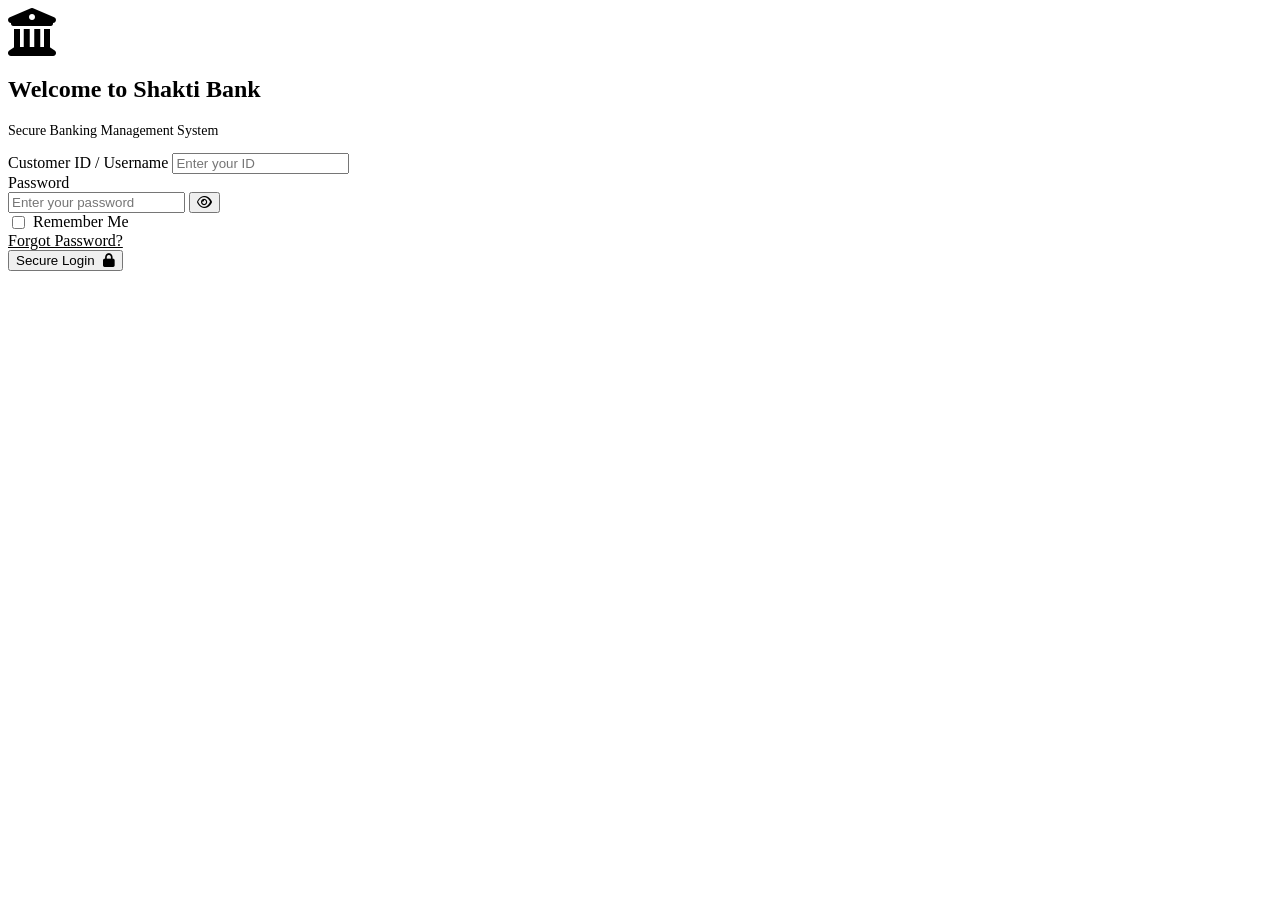
==== index.html @ c4421a82 "Add files via upload" ====
<!DOCTYPE html>
<html lang="en">

<head>
    <meta charset="UTF-8">
    <meta name="viewport" content="width=device-width, initial-scale=1.0">
    <title>Shakti Bank | Login</title>
    <link href="https://fonts.googleapis.com/css2?family=Inter:wght@300;400;500;600;700&display=swap" rel="stylesheet">
    <link rel="stylesheet" href="https://cdnjs.cloudflare.com/ajax/libs/font-awesome/6.4.0/css/all.min.css">
    <link rel="stylesheet" href="css/style.css">
</head>

<body>
    <div class="auth-container">
        <div class="auth-card">
            <div class="auth-header">
                <i class="fas fa-university fa-3x" style="color: var(--primary-color);"></i>
                <h2>Welcome to Shakti Bank</h2>
                <p style="color: var(--text-light); font-size: 14px; margin-top: 5px;">Secure Banking Management System
                </p>
            </div>

            <form id="loginForm">
                <div class="form-group">
                    <label for="username">Customer ID / Username</label>
                    <input type="text" id="username" class="form-control" placeholder="Enter your ID">
                    <span class="error-message" id="loginError"></span>
                </div>

                <div class="form-group">
                    <label for="password">Password</label>
                    <div class="password-container">
                        <input type="password" id="password" class="form-control" placeholder="Enter your password">
                        <button type="button" class="toggle-password" id="togglePassword">
                            <i class="far fa-eye"></i>
                        </button>
                    </div>
                </div>

                <div class="form-actions">
                    <label style="display: flex; align-items: center; gap: 5px; cursor: pointer;">
                        <input type="checkbox"> Remember Me
                    </label>
                    <a href="#" style="color: var(--primary-color); font-weight: 500;">Forgot Password?</a>
                </div>

                <button type="submit" class="btn">Secure Login <i class="fas fa-lock"
                        style="margin-left: 5px;"></i></button>
            </form>
        </div>
    </div>

    <script src="js/script.js"></script>
</body>

</html>
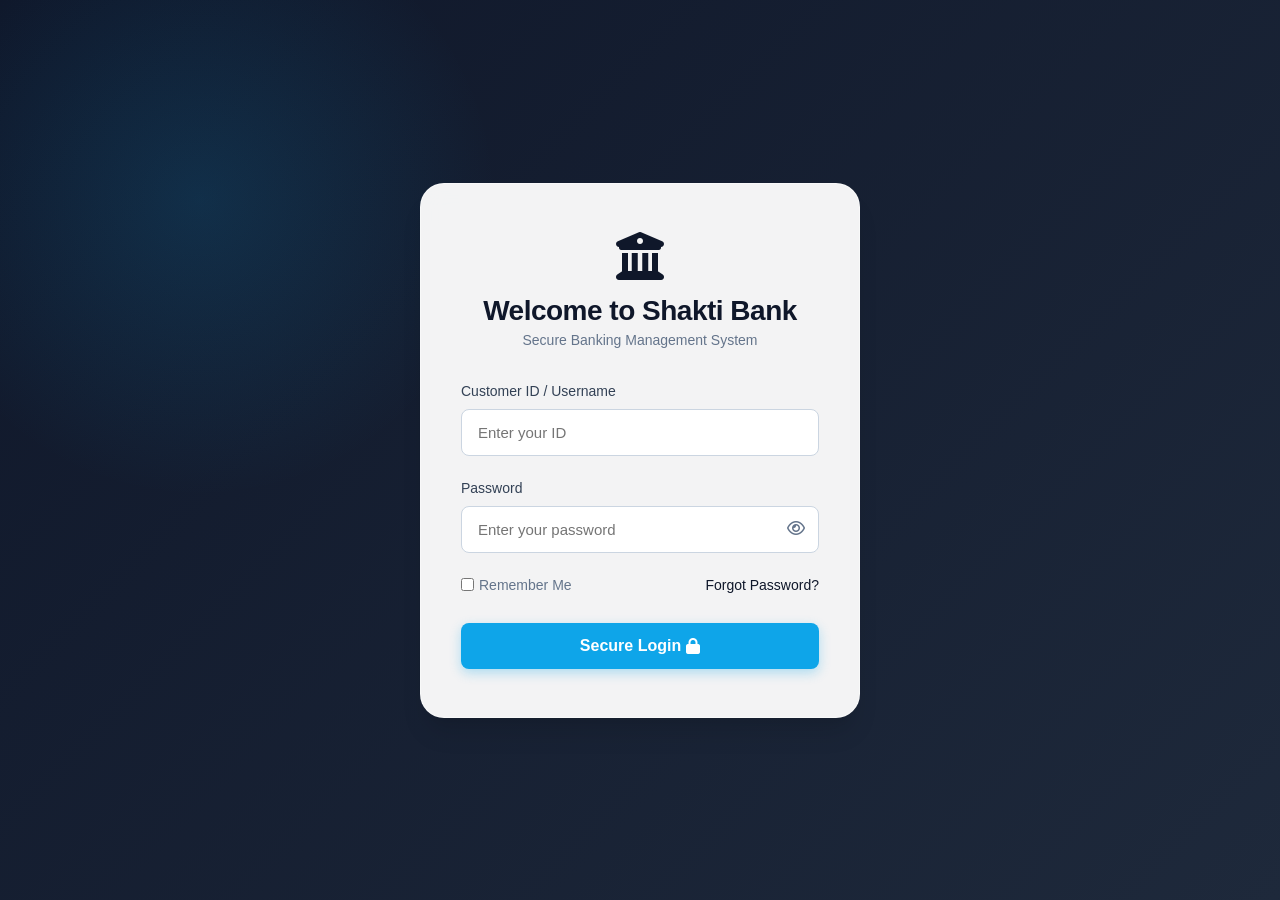
==== commit d9414069: "Fix stylesheet link path in index.html" ====
--- a/index.html
+++ b/index.html
@@ -7,7 +7,7 @@
     <title>Shakti Bank | Login</title>
     <link href="https://fonts.googleapis.com/css2?family=Inter:wght@300;400;500;600;700&display=swap" rel="stylesheet">
     <link rel="stylesheet" href="https://cdnjs.cloudflare.com/ajax/libs/font-awesome/6.4.0/css/all.min.css">
-    <link rel="stylesheet" href="css/style.css">
+    <link rel="stylesheet" href="style.css">
 </head>
 
 <body>
@@ -53,4 +53,4 @@
     <script src="js/script.js"></script>
 </body>
 
-</html>+</html>
--- a/style.css
+++ b/style.css
@@ -0,0 +1,802 @@
+@import url('https://fonts.googleapis.com/css2?family=Outfit:wght@300;400;500;600;700&display=swap');
+
+:root {
+    --primary-color: #0f172a; /* Deep Slate */
+    --secondary-color: #1e293b;
+    --accent-color: #0ea5e9; /* Sky Blue */
+    --accent-hover: #0284c7;
+    --background-color: #f1f5f9; /* Slate 100 */
+    --card-bg: rgba(255, 255, 255, 0.7);
+    --card-border: rgba(255, 255, 255, 0.5);
+    --text-main: #334155;
+    --text-light: #64748b;
+    --border-color: #cbd5e1;
+    
+    --success-color: #059669;
+    --success-bg: rgba(16, 185, 129, 0.1);
+    --danger-color: #dc2626;
+    --danger-bg: rgba(239, 68, 68, 0.1);
+    --warning-color: #d97706;
+    --warning-bg: rgba(245, 158, 11, 0.1);
+    
+    --shadow-sm: 0 1px 2px 0 rgba(0, 0, 0, 0.05);
+    --shadow-md: 0 4px 6px -1px rgba(0, 0, 0, 0.1), 0 2px 4px -1px rgba(0, 0, 0, 0.06);
+    --shadow-lg: 0 10px 15px -3px rgba(0, 0, 0, 0.1), 0 4px 6px -2px rgba(0, 0, 0, 0.05);
+    --shadow-xl: 0 20px 25px -5px rgba(0, 0, 0, 0.1), 0 10px 10px -5px rgba(0, 0, 0, 0.04);
+    
+    --border-radius-sm: 8px;
+    --border-radius: 16px;
+    --border-radius-lg: 24px;
+    --transition-speed: 0.3s;
+    
+    /* Glassmorphism */
+    --glass-blur: blur(12px);
+}
+
+* {
+    margin: 0;
+    padding: 0;
+    box-sizing: border-box;
+    font-family: 'Outfit', sans-serif;
+}
+
+body {
+    background: var(--background-color);
+    background-image: radial-gradient(circle at top left, #e0f2fe 0%, transparent 40%),
+                      radial-gradient(circle at bottom right, #e2e8f0 0%, transparent 40%);
+    color: var(--text-main);
+    display: flex;
+    min-height: 100vh;
+    overflow-x: hidden;
+}
+
+a {
+    text-decoration: none;
+    color: inherit;
+    transition: color var(--transition-speed);
+}
+
+ul {
+    list-style: none;
+}
+
+/* Auth Pages */
+.auth-container {
+    width: 100%;
+    min-height: 100vh;
+    display: flex;
+    align-items: center;
+    justify-content: center;
+    background: linear-gradient(135deg, #0f172a 0%, #1e293b 100%);
+    position: relative;
+    overflow: hidden;
+}
+
+.auth-container::before {
+    content: '';
+    position: absolute;
+    width: 600px;
+    height: 600px;
+    background: radial-gradient(circle, rgba(14,165,233,0.15) 0%, transparent 70%);
+    top: -100px;
+    left: -100px;
+    border-radius: 50%;
+}
+
+.auth-card {
+    background: rgba(255, 255, 255, 0.95);
+    backdrop-filter: var(--glass-blur);
+    -webkit-backdrop-filter: var(--glass-blur);
+    border: 1px solid var(--card-border);
+    width: 100%;
+    max-width: 440px;
+    padding: 48px 40px;
+    border-radius: var(--border-radius-lg);
+    box-shadow: var(--shadow-xl);
+    text-align: center;
+    position: relative;
+    z-index: 10;
+}
+
+.auth-header {
+    margin-bottom: 35px;
+}
+
+.auth-header h2 {
+    color: var(--primary-color);
+    font-size: 28px;
+    font-weight: 700;
+    margin-top: 15px;
+    letter-spacing: -0.5px;
+}
+
+.form-group {
+    margin-bottom: 24px;
+    text-align: left;
+    position: relative;
+}
+
+.form-group label {
+    display: block;
+    margin-bottom: 10px;
+    font-weight: 500;
+    color: var(--text-main);
+    font-size: 14px;
+}
+
+.form-control {
+    width: 100%;
+    padding: 14px 16px;
+    border: 1px solid var(--border-color);
+    border-radius: var(--border-radius-sm);
+    font-size: 15px;
+    background: #fff;
+    transition: all var(--transition-speed);
+}
+
+.form-control:focus {
+    outline: none;
+    border-color: var(--accent-color);
+    box-shadow: 0 0 0 4px rgba(14, 165, 233, 0.15);
+}
+
+.password-container {
+    position: relative;
+}
+
+.toggle-password {
+    position: absolute;
+    right: 14px;
+    top: 50%;
+    transform: translateY(-50%);
+    background: none;
+    border: none;
+    color: var(--text-light);
+    cursor: pointer;
+    font-size: 16px;
+    transition: color var(--transition-speed);
+}
+
+.toggle-password:hover {
+    color: var(--primary-color);
+}
+
+.form-actions {
+    display: flex;
+    justify-content: space-between;
+    align-items: center;
+    margin-bottom: 30px;
+    font-size: 14px;
+    color: var(--text-light);
+}
+
+.btn {
+    display: inline-flex;
+    align-items: center;
+    justify-content: center;
+    width: 100%;
+    padding: 14px;
+    background: var(--accent-color);
+    color: #fff;
+    border: none;
+    border-radius: var(--border-radius-sm);
+    font-size: 16px;
+    font-weight: 600;
+    cursor: pointer;
+    transition: all var(--transition-speed);
+    box-shadow: 0 4px 12px rgba(14, 165, 233, 0.3);
+}
+
+.btn:hover {
+    background: var(--accent-hover);
+    transform: translateY(-2px);
+    box-shadow: 0 6px 15px rgba(14, 165, 233, 0.4);
+}
+
+.btn:active {
+    transform: translateY(0);
+}
+
+.btn-outline {
+    background: transparent;
+    color: var(--accent-color);
+    border: 2px solid var(--accent-color);
+    box-shadow: none;
+}
+
+.btn-outline:hover {
+    background: var(--accent-color);
+    color: #fff;
+}
+
+.error-message {
+    color: var(--danger-color);
+    font-size: 13px;
+    margin-top: 6px;
+    display: none;
+    font-weight: 500;
+}
+
+/* Layout */
+.sidebar {
+    width: 280px;
+    background: rgba(15, 23, 42, 0.95);
+    backdrop-filter: var(--glass-blur);
+    -webkit-backdrop-filter: var(--glass-blur);
+    color: #fff;
+    height: 100vh;
+    position: fixed;
+    top: 0;
+    left: 0;
+    z-index: 100;
+    display: flex;
+    flex-direction: column;
+    transition: transform 0.4s cubic-bezier(0.4, 0, 0.2, 1);
+    box-shadow: var(--shadow-xl);
+}
+
+.sidebar-header {
+    padding: 32px 24px;
+    display: flex;
+    align-items: center;
+    gap: 15px;
+}
+
+.sidebar-header h3 {
+    font-size: 22px;
+    font-weight: 700;
+    letter-spacing: 0.5px;
+    background: linear-gradient(135deg, #fff, #94a3b8);
+    -webkit-background-clip: text;
+    -webkit-text-fill-color: transparent;
+}
+
+.nav-links {
+    padding: 20px 0;
+    flex: 1;
+    display: flex;
+    flex-direction: column;
+    gap: 8px;
+}
+
+.nav-item {
+    padding: 14px 28px;
+    display: flex;
+    align-items: center;
+    gap: 16px;
+    color: #94a3b8;
+    font-weight: 500;
+    font-size: 15px;
+    transition: all var(--transition-speed);
+    position: relative;
+}
+
+.nav-item::before {
+    content: '';
+    position: absolute;
+    left: 0;
+    top: 0;
+    height: 100%;
+    width: 0;
+    background: var(--accent-color);
+    transition: width var(--transition-speed);
+}
+
+.nav-item:hover, .nav-item.active {
+    color: #fff;
+    background: rgba(255, 255, 255, 0.05);
+}
+
+.nav-item:hover::before, .nav-item.active::before {
+    width: 4px;
+}
+
+.nav-item i {
+    width: 22px;
+    text-align: center;
+    font-size: 18px;
+}
+
+.main-content {
+    flex: 1;
+    margin-left: 280px;
+    display: flex;
+    flex-direction: column;
+    min-height: 100vh;
+    transition: margin-left 0.4s cubic-bezier(0.4, 0, 0.2, 1);
+}
+
+/* Header */
+.top-header {
+    background: rgba(255, 255, 255, 0.8);
+    backdrop-filter: var(--glass-blur);
+    -webkit-backdrop-filter: var(--glass-blur);
+    padding: 20px 40px;
+    display: flex;
+    justify-content: space-between;
+    align-items: center;
+    box-shadow: var(--shadow-sm);
+    position: sticky;
+    top: 0;
+    z-index: 90;
+    border-bottom: 1px solid var(--card-border);
+}
+
+.header-search {
+    position: relative;
+    width: 350px;
+}
+
+.header-search i {
+    position: absolute;
+    left: 16px;
+    top: 50%;
+    transform: translateY(-50%);
+    color: var(--text-light);
+}
+
+.header-search input {
+    width: 100%;
+    padding: 12px 16px 12px 45px;
+    border: 1px solid transparent;
+    border-radius: 30px;
+    background: rgba(15, 23, 42, 0.04);
+    font-size: 14px;
+    transition: all var(--transition-speed);
+}
+
+.header-search input:focus {
+    outline: none;
+    background: #fff;
+    border-color: var(--accent-color);
+    box-shadow: 0 0 0 3px rgba(14, 165, 233, 0.1);
+}
+
+.header-right {
+    display: flex;
+    align-items: center;
+    gap: 30px;
+}
+
+.notifications {
+    position: relative;
+    cursor: pointer;
+    color: var(--text-light);
+    transition: color var(--transition-speed);
+}
+
+.notifications:hover {
+    color: var(--primary-color);
+}
+
+.notifications .badge {
+    position: absolute;
+    top: -6px;
+    right: -8px;
+    background: var(--danger-color);
+    color: #fff;
+    font-size: 11px;
+    font-weight: 600;
+    padding: 2px 6px;
+    border-radius: 12px;
+    border: 2px solid #fff;
+}
+
+.user-profile {
+    display: flex;
+    align-items: center;
+    gap: 12px;
+    cursor: pointer;
+    padding: 6px 12px;
+    border-radius: 30px;
+    transition: background var(--transition-speed);
+}
+
+.user-profile:hover {
+    background: rgba(15, 23, 42, 0.04);
+}
+
+.avatar {
+    width: 40px;
+    height: 40px;
+    background: linear-gradient(135deg, var(--accent-color), var(--primary-color));
+    color: #fff;
+    border-radius: 50%;
+    display: flex;
+    align-items: center;
+    justify-content: center;
+    font-weight: 600;
+    font-size: 16px;
+    box-shadow: 0 2px 8px rgba(14, 165, 233, 0.2);
+}
+
+/* Page Content */
+.page-container {
+    padding: 40px;
+    flex: 1;
+}
+
+.page-title {
+    margin-bottom: 35px;
+    color: var(--primary-color);
+    font-size: 28px;
+    font-weight: 700;
+    letter-spacing: -0.5px;
+}
+
+/* Cards */
+.dashboard-cards {
+    display: grid;
+    grid-template-columns: repeat(auto-fit, minmax(320px, 1fr));
+    gap: 25px;
+    margin-bottom: 40px;
+}
+
+.card {
+    background: var(--card-bg);
+    backdrop-filter: var(--glass-blur);
+    -webkit-backdrop-filter: var(--glass-blur);
+    border: 1px solid var(--card-border);
+    border-radius: var(--border-radius);
+    padding: 30px;
+    box-shadow: var(--shadow-md);
+    transition: all 0.4s cubic-bezier(0.4, 0, 0.2, 1);
+    position: relative;
+    overflow: hidden;
+}
+
+.card::before {
+    content: '';
+    position: absolute;
+    top: 0; left: 0; width: 100%; height: 4px;
+    background: linear-gradient(90deg, var(--accent-color), var(--primary-color));
+    opacity: 0;
+    transition: opacity var(--transition-speed);
+}
+
+.card:hover {
+    transform: translateY(-5px);
+    box-shadow: var(--shadow-xl);
+}
+
+.card:hover::before {
+    opacity: 1;
+}
+
+.card-header {
+    display: flex;
+    justify-content: space-between;
+    align-items: center;
+    margin-bottom: 20px;
+    color: var(--text-light);
+    font-size: 13px;
+    font-weight: 600;
+    text-transform: uppercase;
+    letter-spacing: 1px;
+}
+
+.card-icon {
+    width: 48px;
+    height: 48px;
+    border-radius: 12px;
+    display: flex;
+    align-items: center;
+    justify-content: center;
+    font-size: 22px;
+}
+
+.bg-blue { background: rgba(14, 165, 233, 0.1); color: var(--accent-color); }
+.bg-green { background: rgba(16, 185, 129, 0.1); color: var(--success-color); }
+.bg-yellow { background: rgba(245, 158, 11, 0.1); color: var(--warning-color); }
+
+.card-value {
+    font-size: 36px;
+    font-weight: 700;
+    color: var(--primary-color);
+    margin-bottom: 8px;
+    letter-spacing: -1px;
+}
+
+/* Quick Actions */
+.quick-actions {
+    display: flex;
+    gap: 20px;
+    margin-bottom: 40px;
+}
+
+.action-btn {
+    flex: 1;
+    background: var(--card-bg);
+    backdrop-filter: var(--glass-blur);
+    border: 1px solid var(--border-color);
+    padding: 20px;
+    border-radius: var(--border-radius);
+    display: flex;
+    flex-direction: column;
+    align-items: center;
+    justify-content: center;
+    gap: 12px;
+    font-weight: 600;
+    color: var(--text-main);
+    cursor: pointer;
+    transition: all var(--transition-speed);
+    box-shadow: var(--shadow-sm);
+}
+
+.action-btn i {
+    font-size: 24px;
+    color: var(--accent-color);
+    transition: transform var(--transition-speed);
+}
+
+.action-btn:hover {
+    background: var(--primary-color);
+    color: #fff;
+    border-color: var(--primary-color);
+    transform: translateY(-3px);
+    box-shadow: var(--shadow-lg);
+}
+
+.action-btn:hover i {
+    color: #fff;
+    transform: scale(1.1);
+}
+
+/* Tables */
+.table-container {
+    background: var(--card-bg);
+    backdrop-filter: var(--glass-blur);
+    border: 1px solid var(--card-border);
+    border-radius: var(--border-radius);
+    padding: 30px;
+    box-shadow: var(--shadow-md);
+    overflow-x: auto;
+}
+
+.table-header {
+    display: flex;
+    justify-content: space-between;
+    align-items: center;
+    margin-bottom: 25px;
+}
+
+.table-header h3 {
+    font-size: 20px;
+    color: var(--primary-color);
+}
+
+table {
+    width: 100%;
+    border-collapse: separate;
+    border-spacing: 0;
+}
+
+th, td {
+    padding: 16px 20px;
+    text-align: left;
+    border-bottom: 1px solid var(--border-color);
+}
+
+th {
+    color: var(--text-light);
+    font-weight: 600;
+    font-size: 13px;
+    text-transform: uppercase;
+    letter-spacing: 0.5px;
+    background: rgba(15, 23, 42, 0.02);
+}
+
+th:first-child { border-top-left-radius: 8px; border-bottom-left-radius: 8px; }
+th:last-child { border-top-right-radius: 8px; border-bottom-right-radius: 8px; }
+
+td {
+    font-size: 15px;
+    font-weight: 500;
+}
+
+tr {
+    transition: background var(--transition-speed);
+}
+
+tr:hover td {
+    background: rgba(255, 255, 255, 0.5);
+}
+
+.status {
+    padding: 6px 12px;
+    border-radius: 20px;
+    font-size: 12px;
+    font-weight: 600;
+    display: inline-flex;
+    align-items: center;
+    gap: 6px;
+}
+
+.status::before {
+    content: '';
+    width: 6px; height: 6px;
+    border-radius: 50%;
+}
+
+.status.success { background: var(--success-bg); color: var(--success-color); }
+.status.success::before { background: var(--success-color); }
+.status.pending { background: var(--warning-bg); color: var(--warning-color); }
+.status.pending::before { background: var(--warning-color); }
+.status.failed { background: var(--danger-bg); color: var(--danger-color); }
+.status.failed::before { background: var(--danger-color); }
+
+.amount {
+    font-weight: 700;
+    font-variant-numeric: tabular-nums;
+}
+.amount.credit { color: var(--success-color); }
+.amount.debit { color: var(--text-main); }
+
+/* Forms & Filters */
+.filters {
+    display: flex;
+    gap: 20px;
+    margin-bottom: 25px;
+    flex-wrap: wrap;
+}
+
+.filter-group {
+    display: flex;
+    align-items: center;
+    gap: 12px;
+}
+
+.filter-group select, .filter-group input {
+    padding: 10px 16px;
+    border: 1px solid var(--border-color);
+    border-radius: var(--border-radius-sm);
+    background: #fff;
+    font-size: 14px;
+    font-weight: 500;
+    color: var(--text-main);
+    outline: none;
+    transition: all var(--transition-speed);
+}
+
+.filter-group select:focus, .filter-group input:focus {
+    border-color: var(--accent-color);
+    box-shadow: 0 0 0 3px rgba(14, 165, 233, 0.1);
+}
+
+.transfer-form-card, .profile-card {
+    background: var(--card-bg);
+    backdrop-filter: var(--glass-blur);
+    border: 1px solid var(--card-border);
+    border-radius: var(--border-radius);
+    padding: 40px;
+    box-shadow: var(--shadow-lg);
+    max-width: 850px;
+    margin: 0 auto;
+}
+
+.grid-2 {
+    display: grid;
+    grid-template-columns: 1fr 1fr;
+    gap: 30px;
+}
+
+/* Modals & Toasts */
+.modal-overlay {
+    position: fixed;
+    top: 0;
+    left: 0;
+    width: 100%;
+    height: 100%;
+    background: rgba(15, 23, 42, 0.6);
+    backdrop-filter: blur(4px);
+    display: flex;
+    align-items: center;
+    justify-content: center;
+    z-index: 1000;
+    opacity: 0;
+    pointer-events: none;
+    transition: opacity var(--transition-speed);
+}
+
+.modal-overlay.active {
+    opacity: 1;
+    pointer-events: all;
+}
+
+.modal-content {
+    background: #fff;
+    width: 90%;
+    max-width: 480px;
+    border-radius: var(--border-radius-lg);
+    padding: 40px;
+    box-shadow: var(--shadow-xl);
+    transform: scale(0.95) translateY(20px);
+    transition: all 0.4s cubic-bezier(0.175, 0.885, 0.32, 1.275);
+}
+
+.modal-overlay.active .modal-content {
+    transform: scale(1) translateY(0);
+}
+
+.toast-container {
+    position: fixed;
+    bottom: 30px;
+    right: 30px;
+    z-index: 2000;
+}
+
+.toast {
+    background: #fff;
+    color: var(--text-main);
+    padding: 16px 24px;
+    border-radius: var(--border-radius-sm);
+    box-shadow: var(--shadow-lg);
+    margin-top: 12px;
+    display: flex;
+    align-items: center;
+    gap: 16px;
+    font-weight: 500;
+    transform: translateX(120%);
+    transition: transform 0.4s cubic-bezier(0.4, 0, 0.2, 1);
+    border-left: 5px solid var(--primary-color);
+}
+
+.toast.show {
+    transform: translateX(0);
+}
+.toast.success { border-left-color: var(--success-color); }
+.toast.error { border-left-color: var(--danger-color); }
+.toast i { font-size: 20px; }
+.toast.success i { color: var(--success-color); }
+.toast.error i { color: var(--danger-color); }
+
+/* Responsive */
+.menu-toggle {
+    display: none;
+    background: none;
+    border: none;
+    font-size: 24px;
+    color: var(--primary-color);
+    cursor: pointer;
+    transition: color var(--transition-speed);
+}
+
+.menu-toggle:hover {
+    color: var(--accent-color);
+}
+
+@media (max-width: 1024px) {
+    .sidebar {
+        transform: translateX(-100%);
+    }
+    .sidebar.active {
+        transform: translateX(0);
+    }
+    .main-content {
+        margin-left: 0;
+    }
+    .menu-toggle {
+        display: block;
+    }
+}
+
+@media (max-width: 768px) {
+    .grid-2 {
+        grid-template-columns: 1fr;
+    }
+    .dashboard-cards {
+        grid-template-columns: 1fr;
+    }
+    .quick-actions {
+        flex-direction: column;
+    }
+    .header-search {
+        display: none;
+    }
+    .page-container {
+        padding: 20px;
+    }
+    .transfer-form-card, .profile-card {
+        padding: 20px;
+    }
+}
